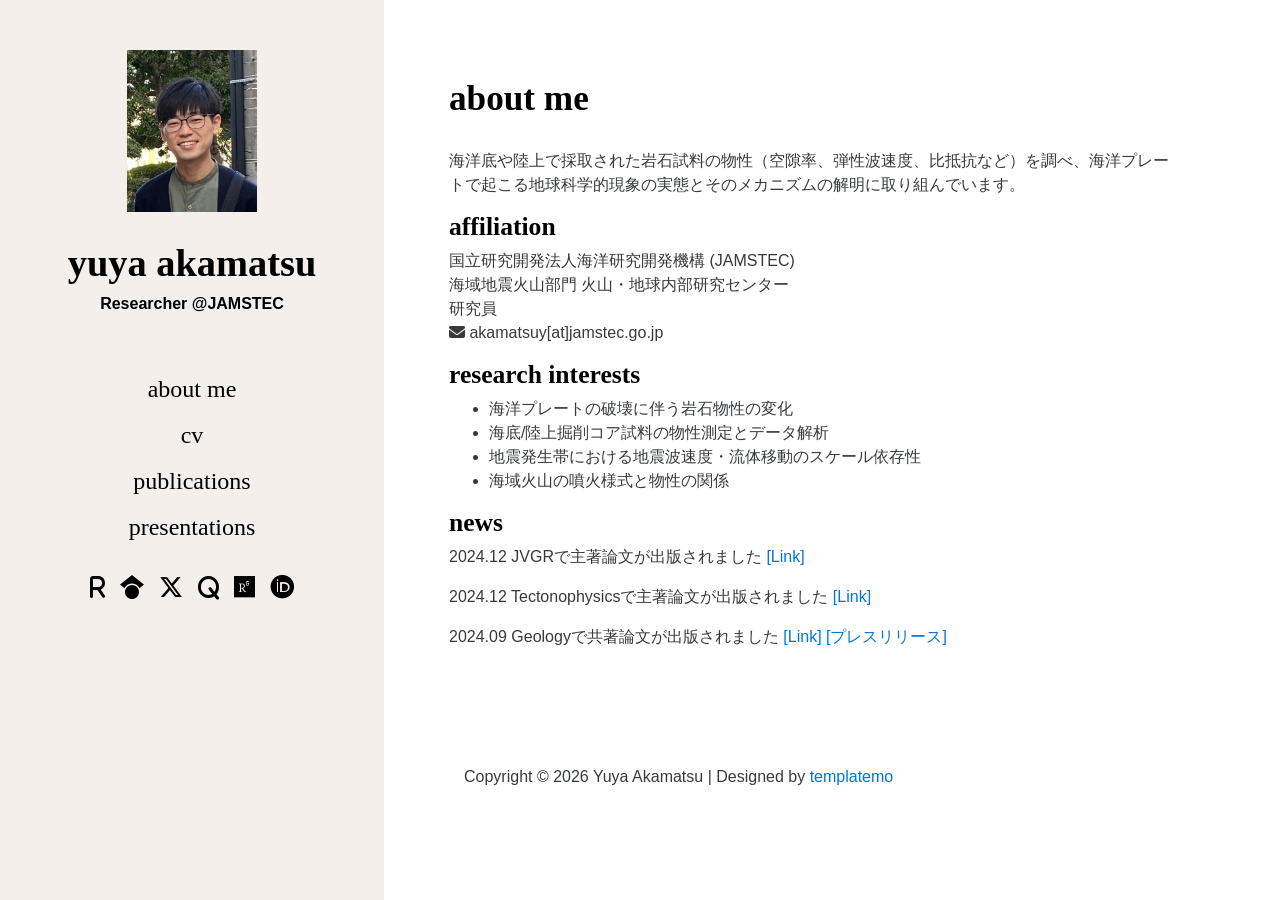
==== cv.html @ f964e144 "add paper comments and cv page" ====
<!DOCTYPE html>
<html>
<head>
    <meta charset="utf-8">
    <meta http-equiv="X-UA-Compatible" content="IE=edge">
    <meta name="viewport" content="width=device-width, initial-scale=1">

    <title>Yuya Akamatsu's Website</title>
<!--
Neaty HTML Template
http://www.templatemo.com/tm-501-neaty
-->
    <!-- load stylesheets -->
    <link rel="stylesheet" href="https://fonts.googleapis.com/css?family=Open+Sans:300,400">  <!-- Google web font "Open Sans" -->
    <link rel="stylesheet" href="css/bootstrap.min.css">                                      <!-- Bootstrap style -->
    <link rel="stylesheet" href="css/magnific-popup.css">                                <!-- Magnific pop up style, http://dimsemenov.com/plugins/magnific-popup/ -->
    <link rel="stylesheet" href="css/templatemo-style.css">                                   <!-- Templatemo style -->

    <!-- HTML5 shim and Respond.js for IE8 support of HTML5 elements and media queries -->
    <!-- WARNING: Respond.js doesn't work if you view the page via file:// -->
        <!--[if lt IE 9]>
          <script src="https://oss.maxcdn.com/html5shiv/3.7.2/html5shiv.min.js"></script>
          <script src="https://oss.maxcdn.com/respond/1.4.2/respond.min.js"></script>
          <![endif]-->
    <link href="https://cdnjs.cloudflare.com/ajax/libs/font-awesome/6.7.2/css/all.min.css" rel="stylesheet">
</head>
    <body>        
        <div class="container">
            <div class="row">
                <div class="tm-left-right-container">
                    <!-- Left column: logo and menu -->
                    <div class="tm-blue-bg tm-left-column">                        
                        <div class="tm-logo-div text-xs-center">
                            <img src="img/IMG_1175.JPG" alt="Logo" width=130px>
                            <h1 class="tm-site-name helvetica-k-i">yuya akamatsu</h1>
                            <span class="bold">
                            Researcher @JAMSTEC <br />
                            </span>
                        </div>
                        <div class="helvetica-k-i">
                            <!-- <nav class="tm-main-nav"> -->
                                <ul class="tm-main-nav-ul">
                                    <li class="tm-nav-item">
                                        <a href="#about" class="tm-nav-item-link">about me</a>
                                    </li>
                                    <li class="tm-nav-item">
                                        <a href="cv.html" class="tm-nav-item-link">cv</a>
                                    </li>
                                    <li class="tm-nav-item">
                                        <a href="publications.html" class="tm-nav-item-link">publications</a>
                                    </li>
                                    <li class="tm-nav-item">
                                        <a href="presentations.html" class="tm-nav-item-link">presentations</a>
                                    </li>
                                </ul>
                            <!-- </nav> -->
                        </div>
                        <section class="social-section tm-blue-bg tm-left-column">
                            <ul class="social-icons">
                                <li><a href="https://researchmap.jp/yuya-akamatsu" target="_blank"><i class="fa-solid fa-r"></i></a></li>
                                <li><a href="https://scholar.google.com/citations?user=DWxWQksAAAAJ&hl=ja&oi=ao" target="_blank"><i class="fa-brands fa-google-scholar"></i></a></li>
                                <li><a href="https://x.com/yuya_akamatsu" target="_blank"><i class="fab fa-x-twitter"></i></a></li>
                                <li><a href="https://qiita.com/yuya_akamatsu" target="_blank"><i class="fa-solid fa-q"></i></a></li>
                                <li><a href="https://www.researchgate.net/profile/Yuya-Akamatsu" target="_blank"><i class="fa-brands fa-researchgate"></i></a></li>
                                <li><a href="https://orcid.org/0000-0002-3462-2874" target="_blank"><i class="fa-brands fa-orcid"></i></a></li>
                            </ul>
                        </section>
                    </div> <!-- Left column: icon and menu -->
                    
                    <!-- Right column: content -->
                    <div class="tm-right-column">
                        <!-- <figure>
                            <img src="img/neaty-01.jpg" alt="Header image" class="img-fluid">    
                        </figure> -->

                        <div class="tm-content-div">                   
                            <section id="about" class="tm-section">
                                <div class="row">                                                                
                                    <!-- <div class="col-lg-8 col-md-7 col-sm-12 col-xs-12">　 -->
                                        <!--  push-lg-4 push-md-5 -->
                                        <header>
                                            <h2 class="tm-blue-text tm-section-title tm-margin-b-30 helvetica-k-i">about me</h2>
                                        </header>
                                        <p>
                                            海洋底や陸上で採取された岩石試料の物性（空隙率、弾性波速度、比抵抗など）を調べ、海洋プレートで起こる地球科学的現象の実態とそのメカニズムの解明に取り組んでいます。<br />
                                            <!-- I work on laboratory measurements of physical properties of rocks (porosity, elastic wave velocity, resistivity, etc.) and data analysis for understanding geodynamic processes in oceanic plate.<br /> -->
                                        </p>
                                        <h3 class="tm-subsection-title helvetica-k-i"> affiliation</h3>
                                        <p>
                                        国立研究開発法人海洋研究開発機構 (JAMSTEC) <br />
                                        海域地震火山部門 火山・地球内部研究センター <br />
                                        研究員 <br />
                                        <i class="fa-solid fa-envelope"></i> akamatsuy[at]jamstec.go.jp
                                        <!-- Volcanoes and Earth's Interior Research Center, <br />
                                        Research Institute for Marine Geodynamics, <br />
                                        Japan Agency for Marine–Earth Science and Technology (JAMSTEC) -->
                                        </p>
                                        <h3 class="tm-subsection-title helvetica-k-i"> research interests</h3>
                                        <ul>
                                            <li>海洋プレートの破壊に伴う岩石物性の変化</li>
                                            <li>海底/陸上掘削コア試料の物性測定とデータ解析</li>
                                            <li>地震発生帯における地震波速度・流体移動のスケール依存性</li>
                                            <li>海域火山の噴火様式と物性の関係</li>
                                        </ul>
                                        <!-- <a href="#" class="tm-button tm-button-wide">CV</a>   -->
                                        <h3 class="tm-subsection-title helvetica-k-i"> news</h3>
                                        <p>2024.12 JVGRで主著論文が出版されました 
                                            <a href="https://doi.org/10.1016/j.jvolgeores.2024.108262" target="_blank">[Link]</a>
                                        </p>
                                        <p>2024.12 Tectonophysicsで主著論文が出版されました 
                                            <a href="https://doi.org/10.1016/j.tecto.2024.230606" target="_blank">[Link]</a>
                                        </p>
                                        <p>2024.09 Geologyで共著論文が出版されました
                                            <a href="https://doi.org/10.1130/G52369.1" target="_blank">[Link]</a>
                                            <a href="https://www.hiroshima-u.ac.jp/news/85604" target="_blank">[プレスリリース]</a>
                                        </p>
                                        
                                    <!-- </div> -->

                                    <!-- <div class="col-lg-4 col-md-5 col-sm-12 col-xs-12 tm-about-img-container"> <!--  pull-lg-8 pull-md-7 -->
                                        <!-- <img src="img/IMG_1175.JPG" alt="Image" class="img-fluid">     -->
                                    <!-- </div>    -->
                                </div>                            
                            </section>  
                            <footer>
                                <p class="tm-copyright-p">Copyright &copy; <span class="tm-current-year">2017</span> Yuya Akamatsu
                                
                                | Designed by <a href="http://www.templatemo.com" target="_parent">templatemo</a></p>
                            </footer>
                        </div>  
                        
                    </div> <!-- Right column: content -->
                </div>
            </div> <!-- row -->
        </div> <!-- container -->
                
        <!-- load JS files -->
        <script src="js/jquery-1.11.3.min.js"></script>             <!-- jQuery (https://jquery.com/download/) -->
        <script src="js/jquery.magnific-popup.min.js"></script>     <!-- Magnific pop-up (http://dimsemenov.com/plugins/magnific-popup/) -->
        <script src="js/jquery.singlePageNav.min.js"></script>      <!-- Single Page Nav (https://github.com/ChrisWojcik/single-page-nav) -->
        <script>     
       
            $(document).ready(function(){

                // Single page nav
                $('.tm-main-nav').singlePageNav({
                    'currentClass' : "active",
                    offset : 20
                });

                // Magnific pop up
                $('.tm-gallery-1').magnificPopup({
                  delegate: 'a', // child items selector, by clicking on it popup will open
                  type: 'image',
                  gallery: {enabled:true}
                  // other options
                }); 

                $('.tm-gallery-2').magnificPopup({
                  delegate: 'a', // child items selector, by clicking on it popup will open
                  type: 'image',
                  gallery: {enabled:true}
                  // other options
                }); 

                $('.tm-gallery-3').magnificPopup({
                  delegate: 'a', // child items selector, by clicking on it popup will open
                  type: 'image',
                  gallery: {enabled:true}
                  // other options
                }); 

                $('.tm-current-year').text(new Date().getFullYear());                
            });
        </script>             
</body>
</html>
---- css/templatemo-style.css ----
/*

Neaty HTML Template

http://www.templatemo.com/tm-501-neaty

*/

/* 追記 */
:root {
    --background-color: rgb(245, 239, 236); /* 背景色 (淡い青) */
    --header-color: black; /* 文字色 (濃いグレー) */
	--hover-color: #edc420; /* カーソルをあわせたときの色 */
}

.helvetica-k-i { 
    font-family: Helvetica-BlackItalic;
}

.float-right {
    float: right;
    margin-left: 10px; /* 画像とテキストの間に余白を追加 */
    max-width: 50%; /* 画像の幅を調整（必要に応じて） */
}

.social-section {
    padding: 20px;
    text-align: center;
}

.social-icons {
    list-style: none;
    display: inline-flex;
    gap: 15px;
    padding: 0;
    margin: 0;
}

.social-icons li a {
    text-decoration: none;
    color: black;
    font-size: 24px;
    transition: color 0.3s ease;
}

.social-icons li a:hover {
    color: var(--hover-color);
}

ul li div {
    margin:-1.6em 0 0 7em;
}

.me {
	font-weight: bold;
	text-decoration: underline;
  }

.bold {
	font-weight: 700;
}

ol li {
	padding-top:10px;
	padding-bottom:10px;
}

.comment {
	font-size: 12px;
	font-weight: 300;
	color: black;
}

/* ul li {
	padding-top:10px;
	padding-bottom:10px;
} */
/* 追記おわり */

body {
	font-family: Helvetica, ヒラギノ角ゴシック, Arial, sans-serif;
	font-size: 16px;
	font-weight: 300;
	overflow-x: hidden;
}

a, button { transition: all 0.3s ease; }
a:hover,
a:focus {
	text-decoration: none;
	outline: none;
}

.row { display: block; }
.tm-left-right-container { width: 100%; }

.tm-blue-bg {
	background-color: var(--background-color);
	color: black;
}

.tm-blue-text {	color: #006599; }
.tm-blue-bg a {	color: var(--background-color) white; }

.tm-site-name {
	font-size: 4rem;
	margin-top: 20px;
	font-weight: bold; /* 20250101追記 */
}

.tm-logo-div { 
	padding-top: 40px; 
	padding-bottom: 40px;
}

.tm-main-nav {
	display: none; 
}

.tm-main-nav-ul {
	/* display: inline-block; */
	padding-left: 0;
	list-style: none;
	/* justify-content: center; */
	text-align: center;
	width: fit-content;
	margin: auto;
}

.tm-section { margin-bottom: 60px; }
.tm-welcome-title {	font-size: 2.4rem; font-weight: bold; color: var(--header-color)}
.tm-section-title {	font-size: 2.2rem; font-weight: bold; color: var(--header-color)}
.tm-subsection-title {	
	font-size: 1.6rem; 
	font-weight: bold; 
	color: var(--header-color);} /* 20250101追記 */
.tm-content-div { padding: 40px; }
.tm-margin-b-45 { margin-bottom: 45px; }
.tm-margin-b-30 { margin-bottom: 30px; }
p { line-height: 1.5; } /* 行間の広さ */

.tm-button {
	background-color: var(--background-color);
	border: none;
	color: white;
	cursor: pointer;
	display: inline-block;
	font-size: 1.4rem;	
	font-weight: bold;
	padding: 18px 35px;
}

.tm-button-wide { padding: 18px 40px; }

.tm-button:hover,
.tm-button:active,
.tm-button:focus {
	background-color: #2790c6;
	color: white;
}

.tm-nav-item:hover a,
.tm-nav-item:active a,
.tm-nav-item:focus a,
.tm-nav-item-link.active {
	color: var(--hover-color);
}

.tm-about-img-container { 
	margin-top: 30px;
	padding-top: 10%; /* 20250101追記 */
}

.tm-gallery-container {
	overflow: auto;
	margin-left: -5px;
	margin-right: -5px;
}

.tm-img-container {	float: left; }

.tm-img-container-1,
.tm-img-container-2,
.tm-img-container-3 { 
	margin-bottom: 10px;
	width: 50%; 
}

.tm-img-tn {
	padding-left: 5px;
	padding-right: 5px;
}

.tm-img-tn {
	display: block;
	margin: 0 auto;
}

.tm-contact-right { margin-top: 40px; }

.form-control {
	border-color: #0a6697;
	border-radius: 0;
	color: #4286ab;
	font-family: 'Open Sans', Helvetica, Arial, sans-serif;
	font-size: 1.3rem;
}

input::-webkit-input-placeholder,
textarea::-webkit-input-placeholder {
	color: #4286ab !important;
}
 
input:-moz-placeholder,
textarea:-moz-placeholder { /* Firefox 18- */
	color: #4286ab !important;  
}
 
input::-moz-placeholder,
textarea::-moz-placeholder {  /* Firefox 19+ */
	color: #4286ab !important;  
}
 
input:-ms-input-placeholder,
textarea:-ms-input-placeholder {  
	color: #4286ab !important;  
}

.tm-contact-right {	padding-left: 15px; }
.tm-copyright-p { margin-bottom: 0; }

/* Media Queries */
@media (min-width: 576px) {
	.container { width: 100%; }
	.tm-site-name { margin-top: 35px; }
	.tm-welcome-title { font-size: 3rem; }
	.tm-img-container-1 { width: 20%; }
	.tm-img-container-2 { width: 33.3334%; }
	.tm-img-container-3 { width: 25%; }
	.tm-main-nav {
		display: flex;
		justify-content: center;
	}
}

@media (min-width: 768px) {
	.tm-about-img-container { margin-top: 0; }
}

@media (min-height: 859px) {
	.tm-logo-div {
	    padding-top: 100px;
	    padding-bottom: 100px;
	}

	.tm-nav-item { font-size: 1.9rem; }
}

@media (max-height: 860px) {
	.tm-logo-div {
	    padding-top: 45px;
	    padding-bottom: 20px;
	}

	.tm-nav-item { font-size: 1.4rem; }

	.tm-site-name {
		font-size: 2.4rem;
		margin-top: 10px;
	}
}

@media (min-width: 992px) {
	.tm-main-nav {
		display: flex;
		justify-content: center;
	}

	.tm-left-column { 
		position: fixed; 
		height: 100%;
	}

	.container { width: 100%; }
	.tm-left-column { width: 30%; } /* 左のコラムの幅 */

	.tm-right-column {
		float: right;
		width: 70%;
	}

	.tm-nav-item {
		cursor: pointer;
		font-size: 1.5rem;
		list-style: none;
		padding: 5px 30px; /* 一個目の数字：左のナビゲーションバーのアイテムの行間。二個目：？ */
		transition: all 0.3s ease;
	}

	.tm-site-name {
	    font-size: 2.4rem;
	    margin-top: 30px;
	}

	.tm-logo-div {
	    padding-top: 50px;
	    padding-bottom: 50px;
	}

	.tm-section { margin-bottom: 100px; }

	.tm-content-div { padding: 80px 120px 30px 80px;	}

	.tm-img-container-1 {
		margin-bottom: 10px;
		width: 33.3334%;
	}

	.tm-img-container-2 {
		margin-bottom: 10px;
		width: 50%;
	}

	.tm-img-container-3 {
		margin-bottom: 10px;
		width: 33.3333%;
	}

	.tm-contact-right { margin-top: 0; }
}

@media (min-width: 1200px) {		
	.container { width: 100%; }	
	.tm-button-wide { padding: 18px 68px; }
	.tm-img-container-1 { width: 20%; }
	.tm-img-container-2 { width: 33.3333%; }
	.tm-img-container-3 { width: 25%; }
	.tm-contact-right { padding-left: 42px; }
}

@media (min-width: 1500px) {	
	.container { width: 100%; }
	p { margin-bottom: 30px; }

	.tm-gallery-container {
		overflow: auto;
		margin-left: -10px;
		margin-right: -10px;
	}

	.tm-img-tn {
		padding-left: 10px;
		padding-right: 10px;
	}

}

@media (min-width: 1800px) {
	.container,
	.tm-left-right-container {
	    width: 100%;
	}

	p { margin-bottom: 36px; }

	.tm-gallery-container {
		overflow: auto;
		margin-left: -10px;
		margin-right: -10px;
	}

	.tm-img-container-1 { width: 20%; }

	.tm-img-tn {
		padding-left: 10px;
		padding-right: 10px;
	}
}
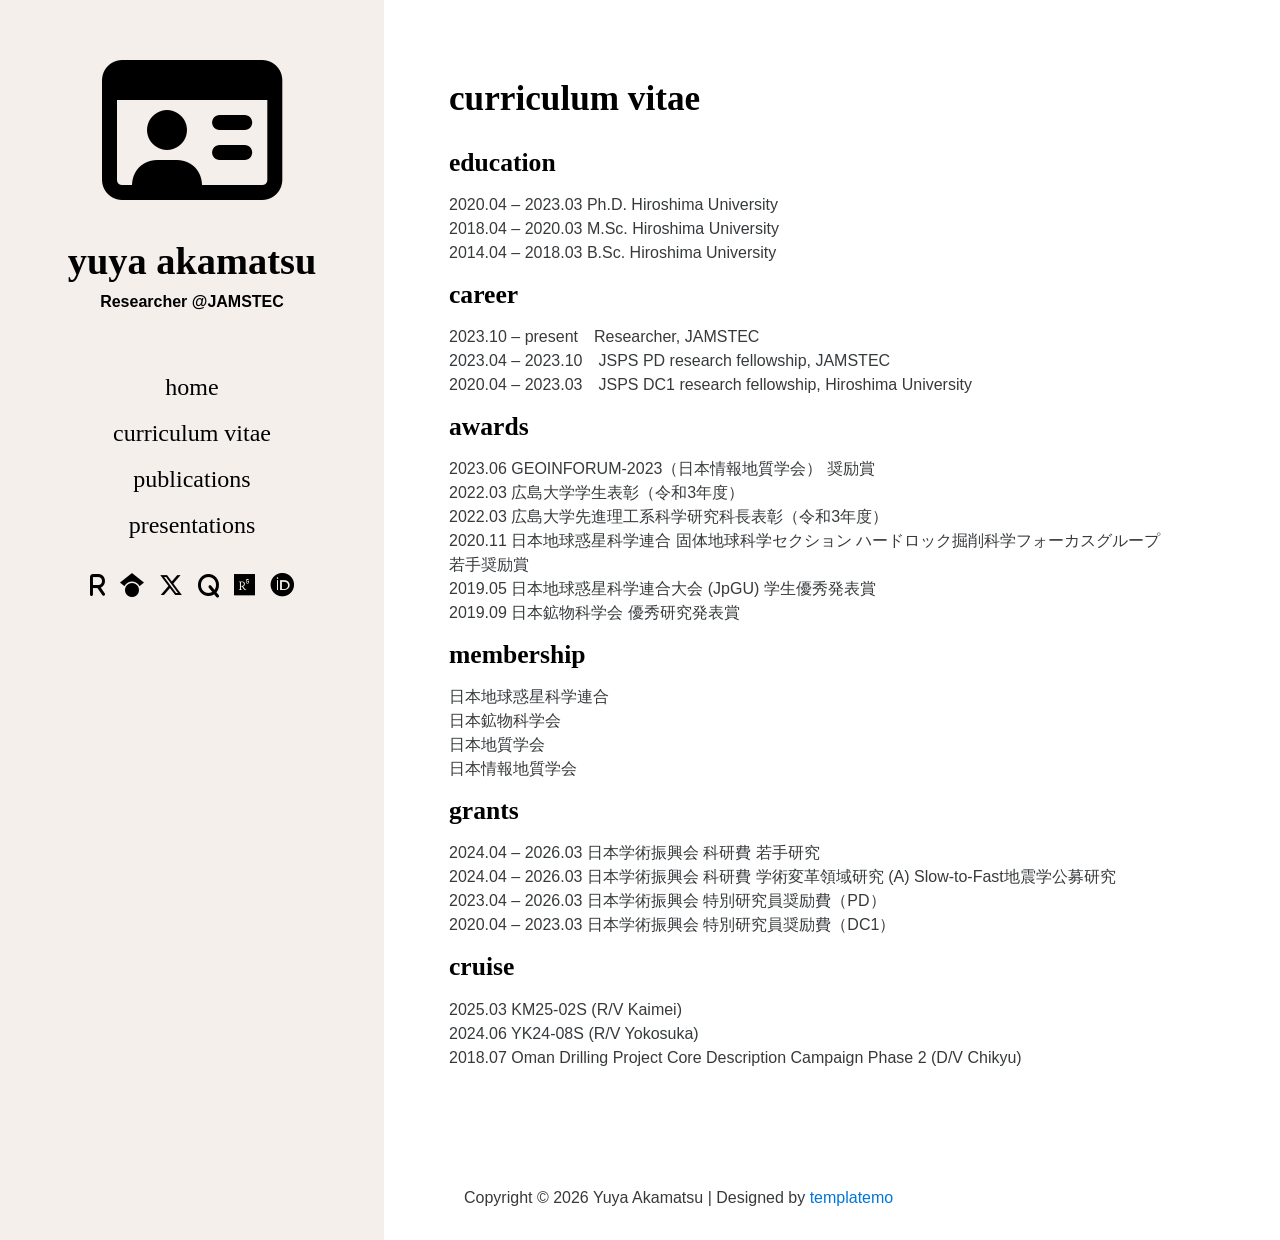
==== commit c89262ad: "cv完成" ====
--- a/cv.html
+++ b/cv.html
@@ -5,7 +5,7 @@
     <meta http-equiv="X-UA-Compatible" content="IE=edge">
     <meta name="viewport" content="width=device-width, initial-scale=1">
 
-    <title>Yuya Akamatsu's Website</title>
+    <title>cv</title>
 <!--
 Neaty HTML Template
 http://www.templatemo.com/tm-501-neaty
@@ -31,7 +31,7 @@
                     <!-- Left column: logo and menu -->
                     <div class="tm-blue-bg tm-left-column">                        
                         <div class="tm-logo-div text-xs-center">
-                            <img src="img/IMG_1175.JPG" alt="Logo" width=130px>
+                            <i class="fa-regular fa-id-card fa-10x"></i>
                             <h1 class="tm-site-name helvetica-k-i">yuya akamatsu</h1>
                             <span class="bold">
                             Researcher @JAMSTEC <br />
@@ -41,10 +41,10 @@
                             <!-- <nav class="tm-main-nav"> -->
                                 <ul class="tm-main-nav-ul">
                                     <li class="tm-nav-item">
-                                        <a href="#about" class="tm-nav-item-link">about me</a>
-                                    </li>
-                                    <li class="tm-nav-item">
-                                        <a href="cv.html" class="tm-nav-item-link">cv</a>
+                                        <a href="index.html" class="tm-nav-item-link">home</a>
+                                    </li>
+                                    <li class="tm-nav-item">
+                                        <a href="cv.html" class="tm-nav-item-link">curriculum vitae</a>
                                     </li>
                                     <li class="tm-nav-item">
                                         <a href="publications.html" class="tm-nav-item-link">publications</a>
@@ -79,42 +79,66 @@
                                     <!-- <div class="col-lg-8 col-md-7 col-sm-12 col-xs-12">　 -->
                                         <!--  push-lg-4 push-md-5 -->
                                         <header>
-                                            <h2 class="tm-blue-text tm-section-title tm-margin-b-30 helvetica-k-i">about me</h2>
+                                            <h2 class="tm-blue-text tm-section-title tm-margin-b-30 helvetica-k-i">curriculum vitae</h2>
                                         </header>
-                                        <p>
-                                            海洋底や陸上で採取された岩石試料の物性（空隙率、弾性波速度、比抵抗など）を調べ、海洋プレートで起こる地球科学的現象の実態とそのメカニズムの解明に取り組んでいます。<br />
-                                            <!-- I work on laboratory measurements of physical properties of rocks (porosity, elastic wave velocity, resistivity, etc.) and data analysis for understanding geodynamic processes in oceanic plate.<br /> -->
-                                        </p>
-                                        <h3 class="tm-subsection-title helvetica-k-i"> affiliation</h3>
-                                        <p>
-                                        国立研究開発法人海洋研究開発機構 (JAMSTEC) <br />
-                                        海域地震火山部門 火山・地球内部研究センター <br />
-                                        研究員 <br />
-                                        <i class="fa-solid fa-envelope"></i> akamatsuy[at]jamstec.go.jp
-                                        <!-- Volcanoes and Earth's Interior Research Center, <br />
-                                        Research Institute for Marine Geodynamics, <br />
-                                        Japan Agency for Marine–Earth Science and Technology (JAMSTEC) -->
-                                        </p>
-                                        <h3 class="tm-subsection-title helvetica-k-i"> research interests</h3>
-                                        <ul>
-                                            <li>海洋プレートの破壊に伴う岩石物性の変化</li>
-                                            <li>海底/陸上掘削コア試料の物性測定とデータ解析</li>
-                                            <li>地震発生帯における地震波速度・流体移動のスケール依存性</li>
-                                            <li>海域火山の噴火様式と物性の関係</li>
-                                        </ul>
-                                        <!-- <a href="#" class="tm-button tm-button-wide">CV</a>   -->
-                                        <h3 class="tm-subsection-title helvetica-k-i"> news</h3>
-                                        <p>2024.12 JVGRで主著論文が出版されました 
-                                            <a href="https://doi.org/10.1016/j.jvolgeores.2024.108262" target="_blank">[Link]</a>
-                                        </p>
-                                        <p>2024.12 Tectonophysicsで主著論文が出版されました 
-                                            <a href="https://doi.org/10.1016/j.tecto.2024.230606" target="_blank">[Link]</a>
-                                        </p>
-                                        <p>2024.09 Geologyで共著論文が出版されました
-                                            <a href="https://doi.org/10.1130/G52369.1" target="_blank">[Link]</a>
-                                            <a href="https://www.hiroshima-u.ac.jp/news/85604" target="_blank">[プレスリリース]</a>
-                                        </p>
+                                        <h3 class="tm-subsection-title helvetica-k-i">education</h3>
+                                        <p>
+                                            <ul class="list-unstyled">
+                                                <li>2020.04 – 2023.03 Ph.D. Hiroshima University </li>
+                                                <li>2018.04 – 2020.03 M.Sc. Hiroshima University </li>
+                                                <li>2014.04 – 2018.03 B.Sc. Hiroshima University </li>
+                                            </ul>
+                                        </p>
+                                        <h3 class="tm-subsection-title helvetica-k-i">career</h3>
+                                        <p>
+                                            <ul class="list-unstyled">
+                                                <li>2023.10 – present　Researcher, JAMSTEC</li>
+                                                <li>2023.04 – 2023.10　JSPS PD research fellowship, JAMSTEC</li>
+                                                <li>2020.04 – 2023.03　JSPS DC1 research fellowship, Hiroshima University</li>
+                                            </ul>
+                                        </p>
+                                        <h3 class="tm-subsection-title helvetica-k-i">awards</h3>
+                                        <p>
+                                            <ul class="list-unstyled">
+                                            <li>2023.06 GEOINFORUM-2023（日本情報地質学会） 奨励賞</li>
+                                            <li>2022.03 広島大学学生表彰（令和3年度）</li>
+                                            <li>2022.03 広島大学先進理工系科学研究科長表彰（令和3年度）</li>
+                                            <li>2020.11 日本地球惑星科学連合 固体地球科学セクション ハードロック掘削科学フォーカスグループ 若手奨励賞</li>
+                                            <li>2019.05 日本地球惑星科学連合大会 (JpGU) 学生優秀発表賞</li>
+                                            <li>2019.09 日本鉱物科学会 優秀研究発表賞</li>
+                                            </ul>
+                                        </p>
+                                        <h3 class="tm-subsection-title helvetica-k-i">membership</h3>
+                                        <p>
+                                            <ul class="list-unstyled">
+                                            <li>日本地球惑星科学連合</li>
+                                            <li>日本鉱物科学会</li>
+                                            <li>日本地質学会</li>
+                                            <li>日本情報地質学会</li>
+                                            </ul>
+                                        </p>  
+                                        <h3 class="tm-subsection-title helvetica-k-i">grants</h3>
+                                        <p>
+                                            <ul class="list-unstyled">
+                                            <li>2024.04 – 2026.03 日本学術振興会 科研費 若手研究</li>
+                                            <li>2024.04 – 2026.03 日本学術振興会 科研費 学術変革領域研究 (A) Slow-to-Fast地震学公募研究</li>
+                                            <li>2023.04 – 2026.03 日本学術振興会 特別研究員奨励費（PD）</li>
+                                            <li>2020.04 – 2023.03 日本学術振興会 特別研究員奨励費（DC1）</li>
+                                            </ul>
+                                        </p>  
+                                        <h3 class="tm-subsection-title helvetica-k-i">cruise</h3>
+                                        <p>
+                                            <ul class="list-unstyled">
+                                            <li>2025.03 KM25-02S (R/V Kaimei)</li>
+                                            <li>2024.06 YK24-08S (R/V Yokosuka)</li>
+                                            <li>2018.07 Oman Drilling Project Core Description Campaign Phase 2 (D/V Chikyu)</li>
+                                            </ul>    
+                                        </p>
+
                                         
+
+
+
                                     <!-- </div> -->
 
                                     <!-- <div class="col-lg-4 col-md-5 col-sm-12 col-xs-12 tm-about-img-container"> <!--  pull-lg-8 pull-md-7 -->
--- a/css/templatemo-style.css
+++ b/css/templatemo-style.css
@@ -11,6 +11,7 @@
     --background-color: rgb(245, 239, 236); /* 背景色 (淡い青) */
     --header-color: black; /* 文字色 (濃いグレー) */
 	--hover-color: #edc420; /* カーソルをあわせたときの色 */
+	--comment-color: #8a805c
 }
 
 .helvetica-k-i { 
@@ -68,7 +69,11 @@
 .comment {
 	font-size: 12px;
 	font-weight: 300;
-	color: black;
+	color: var(--comment-color);
+}
+
+.list-cv {
+	list-style: none;
 }
 
 /* ul li {
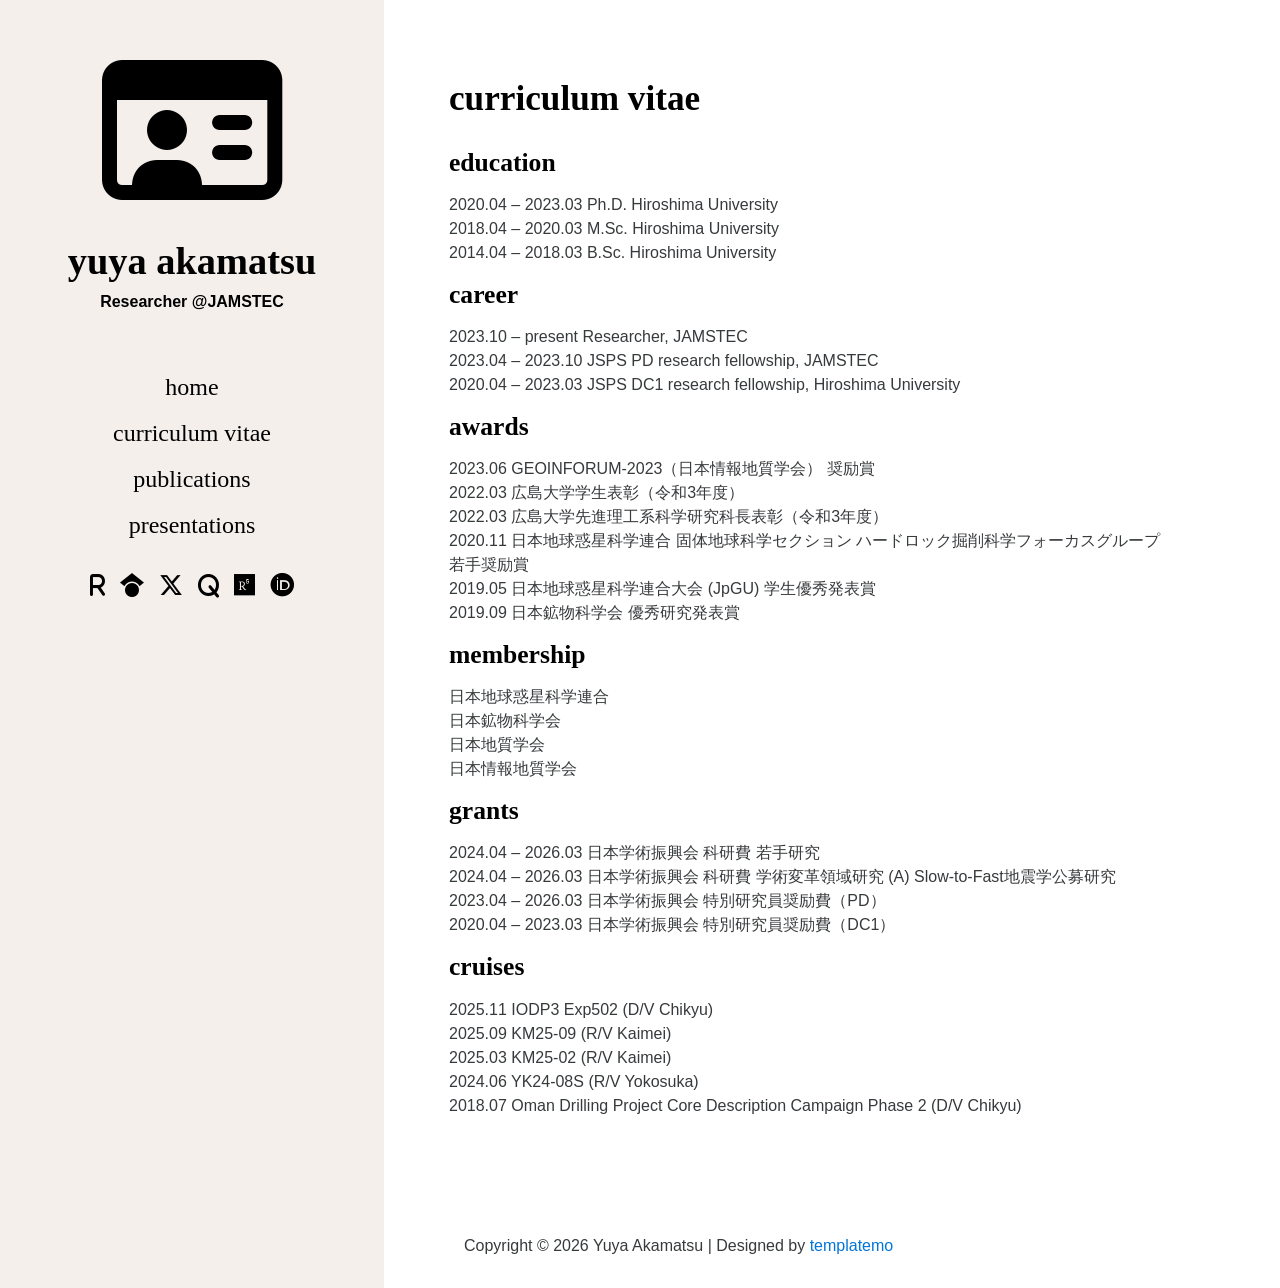
==== commit 60348e00: "更新＋公開" ====
--- a/cv.html
+++ b/cv.html
@@ -92,9 +92,9 @@
                                         <h3 class="tm-subsection-title helvetica-k-i">career</h3>
                                         <p>
                                             <ul class="list-unstyled">
-                                                <li>2023.10 – present　Researcher, JAMSTEC</li>
-                                                <li>2023.04 – 2023.10　JSPS PD research fellowship, JAMSTEC</li>
-                                                <li>2020.04 – 2023.03　JSPS DC1 research fellowship, Hiroshima University</li>
+                                                <li>2023.10 – present Researcher, JAMSTEC</li>
+                                                <li>2023.04 – 2023.10 JSPS PD research fellowship, JAMSTEC</li>
+                                                <li>2020.04 – 2023.03 JSPS DC1 research fellowship, Hiroshima University</li>
                                             </ul>
                                         </p>
                                         <h3 class="tm-subsection-title helvetica-k-i">awards</h3>
@@ -126,10 +126,12 @@
                                             <li>2020.04 – 2023.03 日本学術振興会 特別研究員奨励費（DC1）</li>
                                             </ul>
                                         </p>  
-                                        <h3 class="tm-subsection-title helvetica-k-i">cruise</h3>
-                                        <p>
-                                            <ul class="list-unstyled">
-                                            <li>2025.03 KM25-02S (R/V Kaimei)</li>
+                                        <h3 class="tm-subsection-title helvetica-k-i">cruises</h3>
+                                        <p>
+                                            <ul class="list-unstyled">
+                                            <li>2025.11 IODP3 Exp502 (D/V Chikyu)</li>
+                                            <li>2025.09 KM25-09 (R/V Kaimei)</li>
+                                            <li>2025.03 KM25-02 (R/V Kaimei)</li>
                                             <li>2024.06 YK24-08S (R/V Yokosuka)</li>
                                             <li>2018.07 Oman Drilling Project Core Description Campaign Phase 2 (D/V Chikyu)</li>
                                             </ul>    
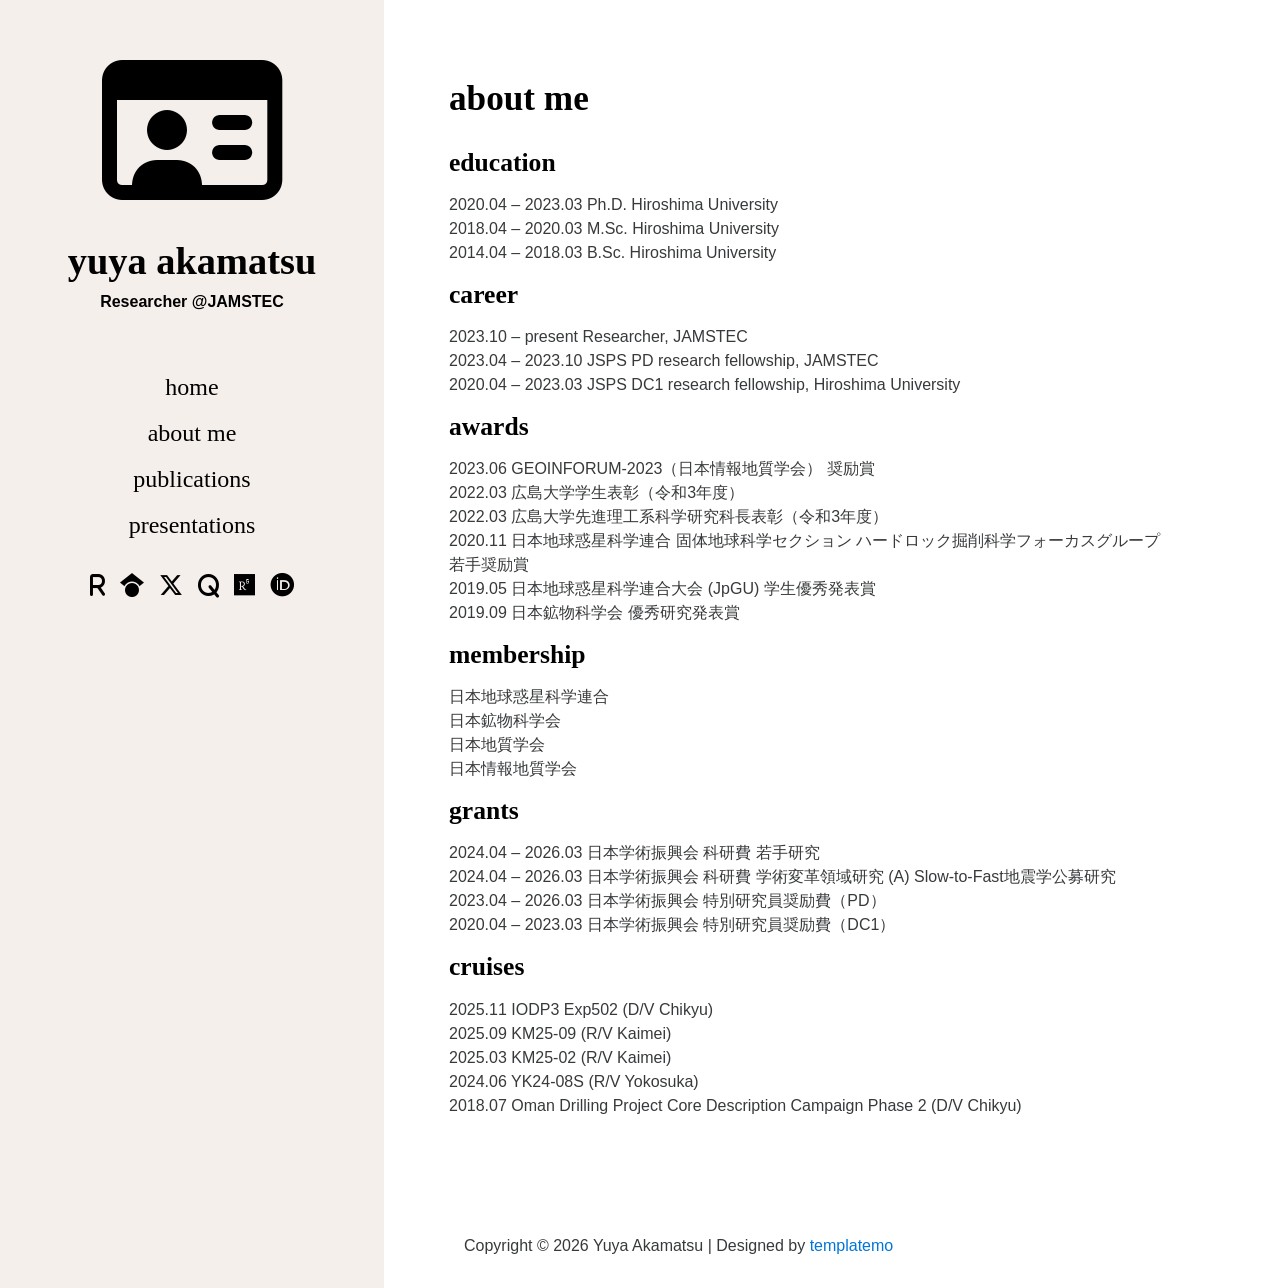
==== commit 23040700: "timeline大幅更新＋about me" ====
--- a/cv.html
+++ b/cv.html
@@ -44,7 +44,7 @@
                                         <a href="index.html" class="tm-nav-item-link">home</a>
                                     </li>
                                     <li class="tm-nav-item">
-                                        <a href="cv.html" class="tm-nav-item-link">curriculum vitae</a>
+                                        <a href="cv.html" class="tm-nav-item-link">about me</a>
                                     </li>
                                     <li class="tm-nav-item">
                                         <a href="publications.html" class="tm-nav-item-link">publications</a>
@@ -79,7 +79,7 @@
                                     <!-- <div class="col-lg-8 col-md-7 col-sm-12 col-xs-12">　 -->
                                         <!--  push-lg-4 push-md-5 -->
                                         <header>
-                                            <h2 class="tm-blue-text tm-section-title tm-margin-b-30 helvetica-k-i">curriculum vitae</h2>
+                                            <h2 class="tm-blue-text tm-section-title tm-margin-b-30 helvetica-k-i">about me</h2>
                                         </header>
                                         <h3 class="tm-subsection-title helvetica-k-i">education</h3>
                                         <p>
@@ -137,8 +137,6 @@
                                             </ul>    
                                         </p>
 
-                                        
-
 
 
                                     <!-- </div> -->
@@ -149,7 +147,7 @@
                                 </div>                            
                             </section>  
                             <footer>
-                                <p class="tm-copyright-p">Copyright &copy; <span class="tm-current-year">2017</span> Yuya Akamatsu
+                                <p class="tm-copyright-p">Copyright &copy; <span class="tm-current-year">2025</span> Yuya Akamatsu
                                 
                                 | Designed by <a href="http://www.templatemo.com" target="_parent">templatemo</a></p>
                             </footer>
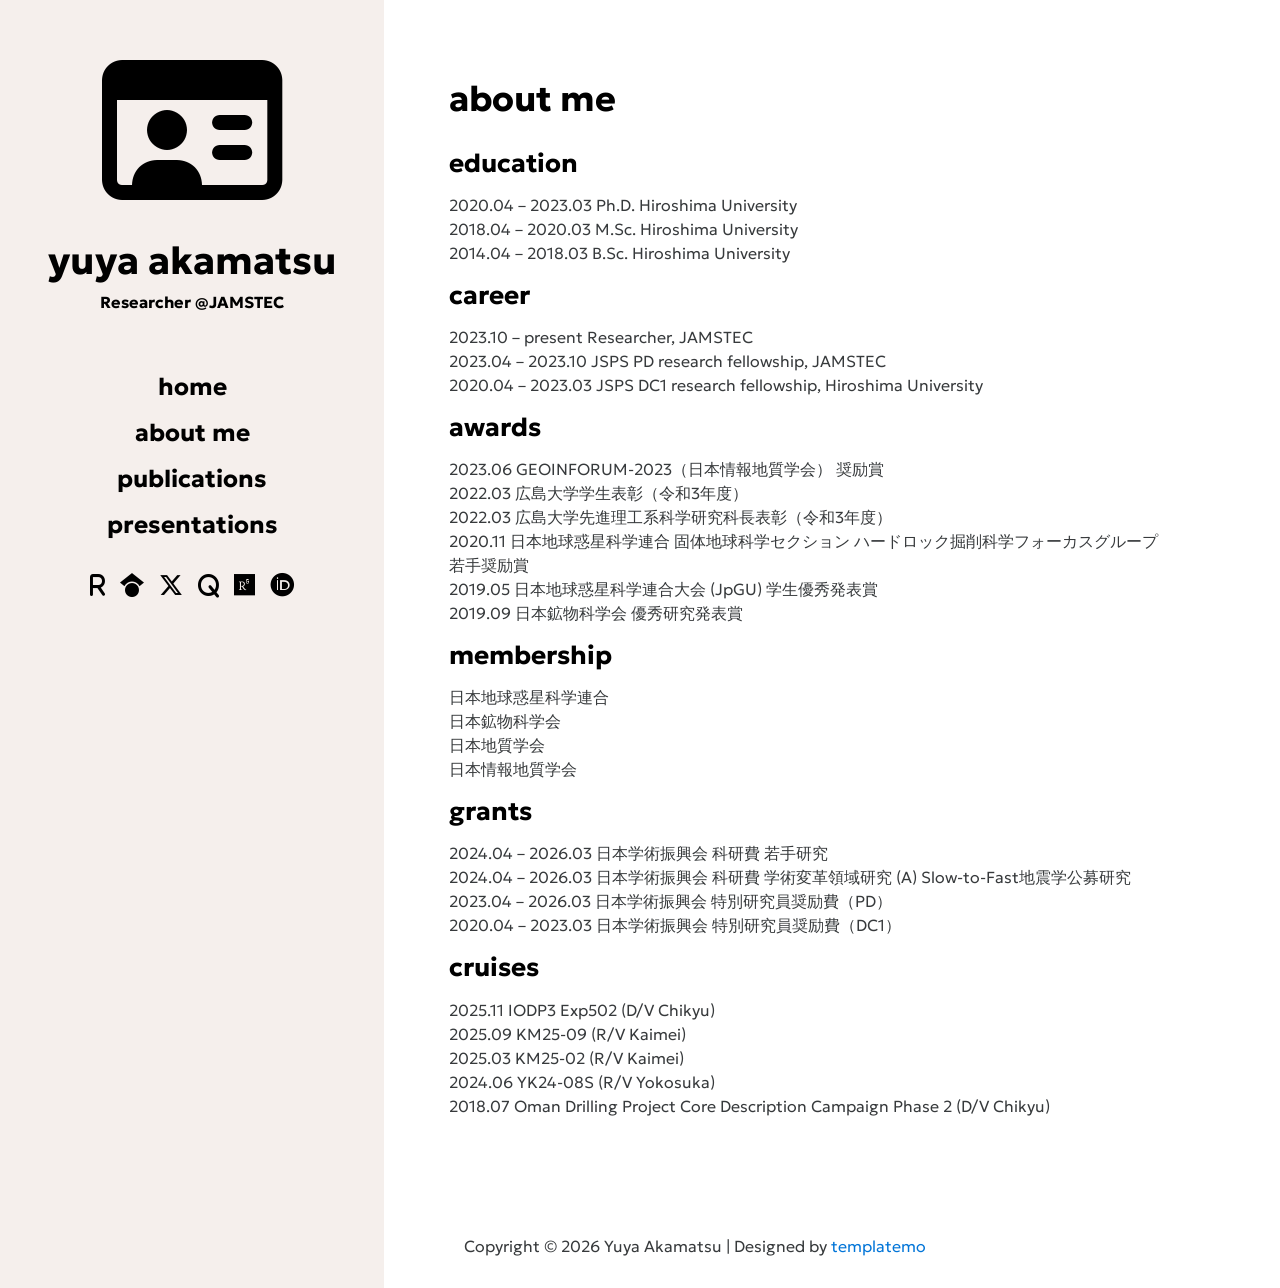
==== commit e81da638: "GEOLOGICA" ====
--- a/cv.html
+++ b/cv.html
@@ -4,6 +4,12 @@
     <meta charset="utf-8">
     <meta http-equiv="X-UA-Compatible" content="IE=edge">
     <meta name="viewport" content="width=device-width, initial-scale=1">
+
+    <!-- Google Fonts -->
+    <link rel="preconnect" href="https://fonts.googleapis.com">
+    <link rel="preconnect" href="https://fonts.gstatic.com" crossorigin>
+    <link href="https://fonts.googleapis.com/css2?family=Geologica:slnt,wght@-12..0,100..900&display=swap" rel="stylesheet">
+    <!-- Google Fonts -->
 
     <title>cv</title>
 <!--
--- a/css/templatemo-style.css
+++ b/css/templatemo-style.css
@@ -7,6 +7,14 @@
 */
 
 /* 追記 */
+
+h1,
+h2,
+h3 {
+  font-family: 'Geologica', system-ui, sans-serif;
+  /* font-style: italic; */
+}
+
 :root {
     --background-color: rgb(245, 239, 236); /* 背景色 (淡い青) */
     --header-color: black; /* 文字色 (濃いグレー) */
@@ -15,7 +23,8 @@
 }
 
 .helvetica-k-i { 
-    font-family: Helvetica-BlackItalic;
+    font-family: Geologica;
+	font-weight: 700;
 }
 
 .float-right {
@@ -83,7 +92,7 @@
 /* 追記おわり */
 
 body {
-	font-family: Helvetica, ヒラギノ角ゴシック, Arial, sans-serif;
+	font-family: 'Geologica', ヒラギノ角ゴシック, Arial, sans-serif;
 	font-size: 16px;
 	font-weight: 300;
 	overflow-x: hidden;
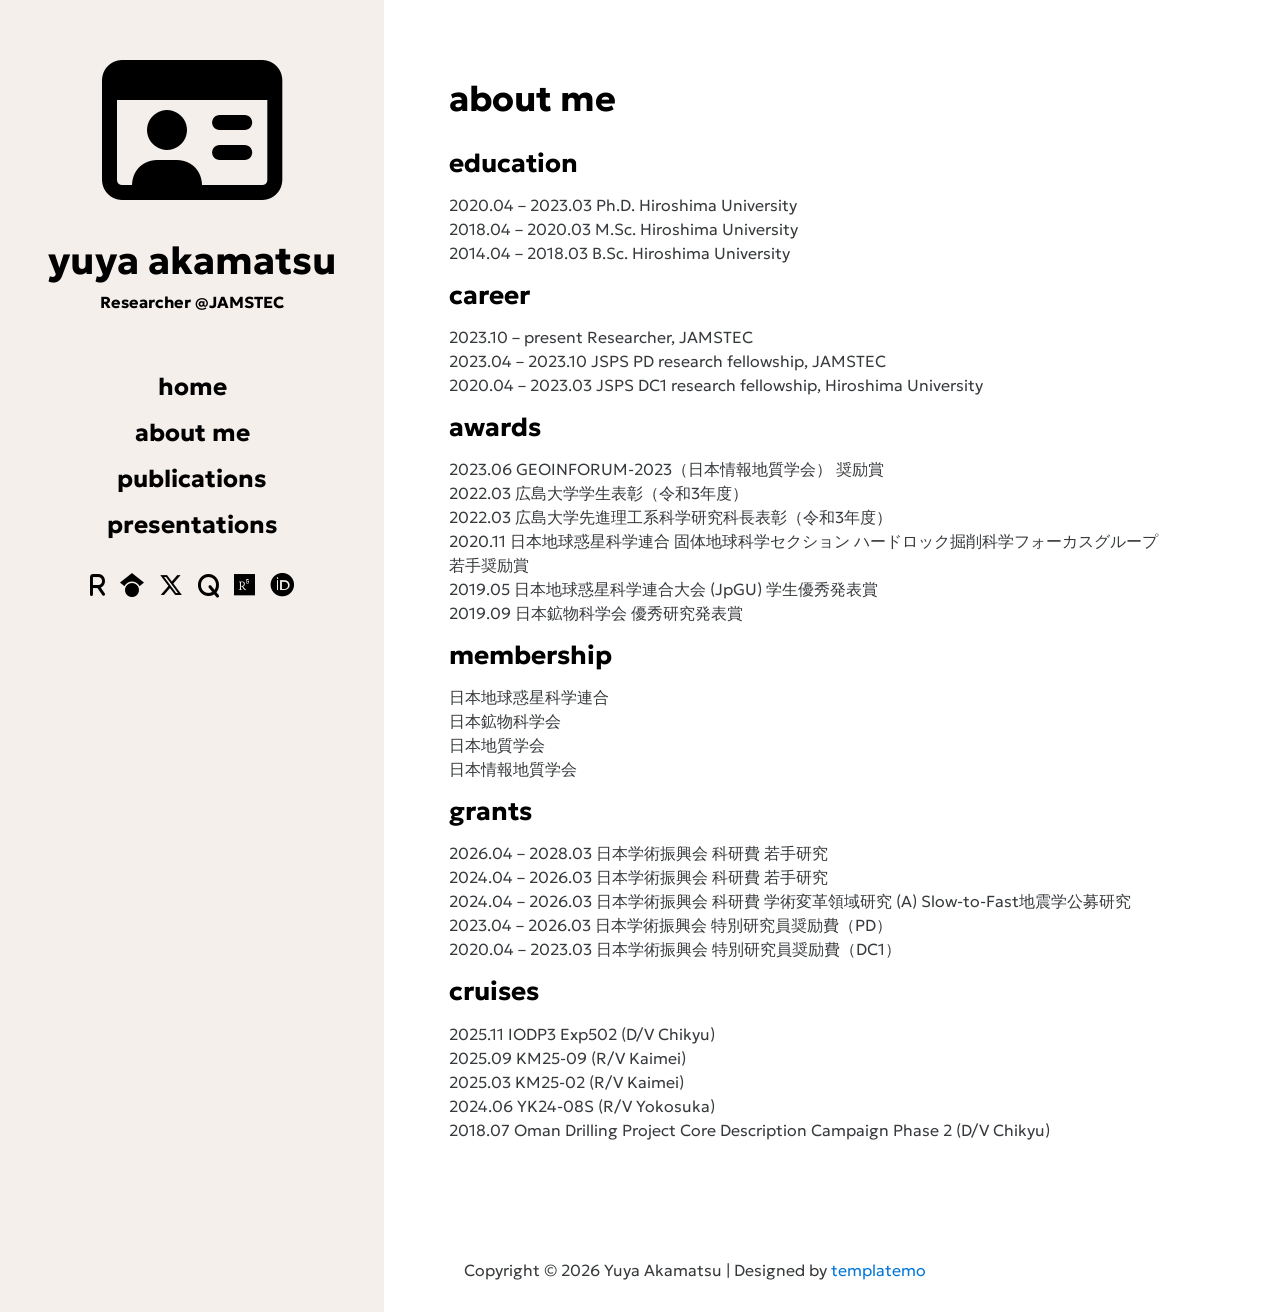
==== commit 9ccb5355: "HR若手会追加" ====
--- a/cv.html
+++ b/cv.html
@@ -126,6 +126,7 @@
                                         <h3 class="tm-subsection-title helvetica-k-i">grants</h3>
                                         <p>
                                             <ul class="list-unstyled">
+                                            <li>2026.04 – 2028.03 日本学術振興会 科研費 若手研究</li>
                                             <li>2024.04 – 2026.03 日本学術振興会 科研費 若手研究</li>
                                             <li>2024.04 – 2026.03 日本学術振興会 科研費 学術変革領域研究 (A) Slow-to-Fast地震学公募研究</li>
                                             <li>2023.04 – 2026.03 日本学術振興会 特別研究員奨励費（PD）</li>
